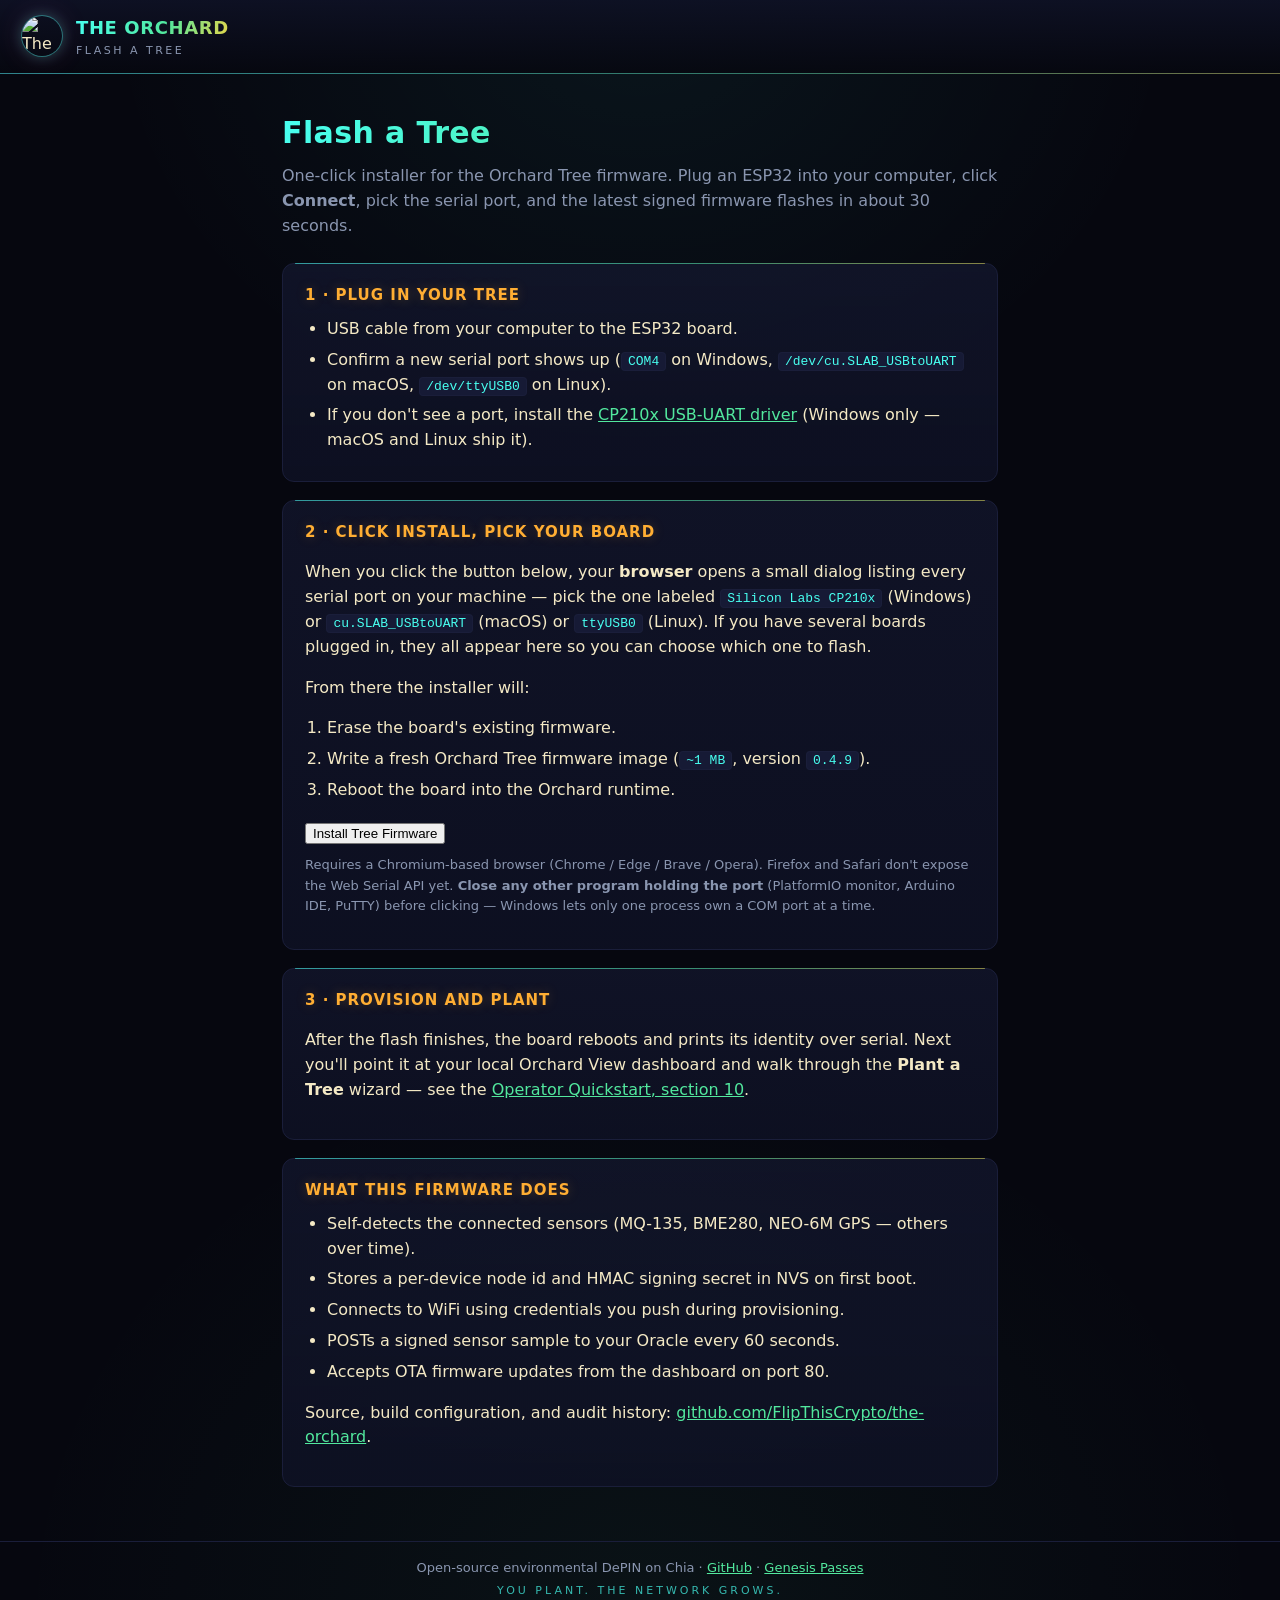
==== flasher/index.html @ 903cc3ed "flasher: serve v0.4.9 (claim + sensor-honesty firmware) Repoint manifest.json + the install-page cop" ====
<!doctype html>
<html lang="en">
<head>
  <meta charset="utf-8">
  <meta name="viewport" content="width=device-width, initial-scale=1">
  <title>Flash a Tree — The Orchard</title>

  <!-- esp-web-tools: ~80KB JS bundle that wraps esptool-js + a UI
       button. It calls navigator.serial (Web Serial API) to talk to
       an ESP32 directly from the browser. Chromium-based browsers
       only (Chrome / Edge / Brave / Opera). https://esphome.github.io/esp-web-tools/ -->
  <script
    type="module"
    src="https://unpkg.com/esp-web-tools@10/dist/web/install-button.js?module">
  </script>

  <style>
    :root {
      --bg:           #06070f;
      --bg-card:      #0e1124;
      --bg-card-2:    #161a35;
      --fg:           #f4e9c5;
      --fg-muted:     #8a96b0;
      --citrus:       #ffae33;
      --citrus-glow:  #ffd23a;
      --leaf:         #52e89e;
      --cyber:        #48fff0;
      --magenta:      #ff5fb2;
      --border:       #1a1e3a;
      --border-hot:   #2a3057;
      --holo: linear-gradient(110deg,
              #48fff0 0%, #52e89e 30%, #ffd23a 55%,
              #ff5fb2 80%, #48fff0 100%);
    }
    * { box-sizing: border-box; }
    html, body { margin: 0; padding: 0; }
    body {
      background: var(--bg);
      color: var(--fg);
      font-family: system-ui, -apple-system, "Segoe UI", Roboto, sans-serif;
      line-height: 1.55;
      min-height: 100vh;
      display: flex; flex-direction: column;
      background-image:
        radial-gradient(ellipse 60% 40% at 50% 0%,
                        rgba(72, 255, 240, 0.06), transparent 70%),
        radial-gradient(ellipse 70% 50% at 50% 100%,
                        rgba(82, 232, 158, 0.05), transparent 70%);
    }

    header {
      display: flex; align-items: center; gap: 14px;
      padding: 14px 22px;
      border-bottom: 1px solid var(--border);
      background: linear-gradient(180deg,
                                  rgba(14,17,36,0.95) 0%,
                                  rgba(6,7,15,0.85) 100%);
      position: relative;
    }
    header::after {
      content: ""; position: absolute; left: 0; right: 0; bottom: -1px;
      height: 1px; background: var(--holo); background-size: 200% 100%;
      opacity: 0.45; animation: holo-shift 14s linear infinite;
    }
    header img { width: 40px; height: 40px; border-radius: 50%;
      box-shadow: 0 0 0 1px rgba(72,255,240,0.35),
                  0 0 14px rgba(72,255,240,0.25),
                  0 0 28px rgba(255,95,178,0.18); }
    header .brand-mark {
      font-weight: 700; font-size: 18px; letter-spacing: 0.6px;
      background: var(--holo); background-size: 200% 100%;
      -webkit-background-clip: text; background-clip: text;
      color: transparent; animation: holo-shift 9s linear infinite;
    }
    header .brand-sub {
      color: var(--fg-muted); font-size: 11px;
      letter-spacing: 2.5px; text-transform: uppercase;
    }

    main {
      flex: 1; max-width: 760px; margin: 36px auto; padding: 0 22px;
      width: 100%;
    }
    h1 {
      margin: 0 0 8px 0; font-size: 30px; letter-spacing: 0.4px;
      background: var(--holo); background-size: 200% 100%;
      -webkit-background-clip: text; background-clip: text;
      color: transparent; animation: holo-shift 11s linear infinite;
    }
    .lede { color: var(--fg-muted); font-size: 16px; margin: 0 0 24px 0; }

    .card {
      background: linear-gradient(180deg,
                                  rgba(22,26,53,0.6) 0%,
                                  rgba(14,17,36,0.85) 100%);
      border: 1px solid var(--border); border-radius: 12px;
      padding: 20px 22px; margin: 18px 0; position: relative;
    }
    .card::before {
      content: ""; position: absolute; left: 12px; right: 12px;
      top: -1px; height: 1px; background: var(--holo);
      background-size: 200% 100%; opacity: 0.55; border-radius: 1px;
      animation: holo-shift 13s linear infinite;
    }
    .card h2 {
      margin: 0 0 10px 0; font-size: 15px;
      color: var(--citrus); letter-spacing: 1px; text-transform: uppercase;
      text-shadow: 0 0 12px rgba(255, 174, 51, 0.25);
    }
    .card ol, .card ul { padding-left: 22px; margin: 8px 0; }
    .card li { margin: 6px 0; }

    /* esp-web-tools renders a <button> inside its shadow root that we
       can style via the CSS part API. */
    esp-web-install-button {
      --esp-tools-button-color: #2a1300;
      --esp-tools-button-text-color: #2a1300;
      --esp-tools-button-border-radius: 6px;
    }
    esp-web-install-button::part(button) {
      background: linear-gradient(180deg, var(--citrus-glow) 0%, var(--citrus) 100%);
      color: #2a1300;
      border: 1px solid var(--citrus);
      font-weight: 700;
      letter-spacing: 0.4px;
      padding: 12px 24px;
      font-size: 16px;
      cursor: pointer;
      box-shadow: 0 0 0 1px rgba(255, 174, 51, 0.4),
                  0 0 18px rgba(255, 174, 51, 0.35);
      transition: box-shadow 0.15s ease, background 0.15s ease;
    }
    esp-web-install-button::part(button):hover {
      background: linear-gradient(180deg, #ffe072 0%, #ffbf52 100%);
      box-shadow: 0 0 0 1px rgba(255, 210, 58, 0.7),
                  0 0 26px rgba(255, 210, 58, 0.55);
    }

    .browser-note { color: var(--fg-muted); font-size: 13px; margin-top: 10px; }
    code, kbd {
      background: var(--bg-card-2);
      border: 1px solid var(--border);
      border-radius: 4px;
      padding: 1px 6px;
      font-family: ui-monospace, SFMono-Regular, Menlo, Consolas, monospace;
      font-size: 13px;
      color: var(--cyber);
    }
    a { color: var(--leaf); }
    a:hover { color: var(--cyber); }

    .unsupported {
      display: none; color: #ff7676;
      border: 1px dashed #ff7676; padding: 10px 12px; border-radius: 6px;
    }

    footer {
      padding: 16px 22px; color: var(--fg-muted); font-size: 13px;
      border-top: 1px solid var(--border); text-align: center;
    }
    footer .tagline {
      display: block; margin-top: 4px; font-size: 11px;
      letter-spacing: 3px; text-transform: uppercase;
      color: var(--cyber); opacity: 0.7;
    }

    @keyframes holo-shift {
      0%   { background-position:   0% 50%; }
      100% { background-position: 200% 50%; }
    }
    @media (max-width: 640px) {
      header { padding: 10px 14px; }
      .brand-sub { display: none; }
      main { padding: 0 14px; margin: 18px auto; }
      h1 { font-size: 24px; }
    }
  </style>
</head>
<body>
  <header>
    <img src="https://defiant-black-skink.myfilebase.com/ipfs/QmUWhqeByfKrVAa5Ev3MRymFmhMSoTMnzDwE3Gjd4Cvray"
         alt="The Orchard">
    <div>
      <div class="brand-mark">THE ORCHARD</div>
      <div class="brand-sub">Flash a Tree</div>
    </div>
  </header>

  <main>
    <h1>Flash a Tree</h1>
    <p class="lede">
      One-click installer for the Orchard Tree firmware. Plug an ESP32
      into your computer, click <b>Connect</b>, pick the serial port,
      and the latest signed firmware flashes in about 30 seconds.
    </p>

    <div class="card">
      <h2>1 · Plug in your Tree</h2>
      <ul>
        <li>USB cable from your computer to the ESP32 board.</li>
        <li>Confirm a new serial port shows up
            (<code>COM4</code> on Windows, <code>/dev/cu.SLAB_USBtoUART</code> on macOS,
            <code>/dev/ttyUSB0</code> on Linux).</li>
        <li>If you don't see a port, install the
            <a href="https://www.silabs.com/developer-tools/usb-to-uart-bridge-vcp-drivers"
               target="_blank" rel="noopener">CP210x USB-UART driver</a>
            (Windows only — macOS and Linux ship it).</li>
      </ul>
    </div>

    <div class="card">
      <h2>2 · Click Install, pick your board</h2>
      <p>When you click the button below, your <b>browser</b> opens a
         small dialog listing every serial port on your machine —
         pick the one labeled <code>Silicon Labs CP210x</code> (Windows)
         or <code>cu.SLAB_USBtoUART</code> (macOS) or
         <code>ttyUSB0</code> (Linux). If you have several boards
         plugged in, they all appear here so you can choose which one
         to flash.</p>
      <p>From there the installer will:</p>
      <ol>
        <li>Erase the board's existing firmware.</li>
        <li>Write a fresh Orchard Tree firmware image
            (<code>~1 MB</code>, version <code>0.4.9</code>).</li>
        <li>Reboot the board into the Orchard runtime.</li>
      </ol>
      <p style="margin: 18px 0 6px 0;">
        <esp-web-install-button manifest="./manifest.json">
          <button slot="activate">Install Tree Firmware</button>
          <span slot="unsupported" class="unsupported">
            Your browser doesn't support Web Serial. Open this page in
            <b>Chrome, Edge, Brave, or Opera</b> on a desktop computer.
          </span>
          <span slot="not-allowed" class="unsupported">
            Web Serial needs a secure context. Reload this page over
            <code>https://</code> or <code>http://localhost</code>.
          </span>
        </esp-web-install-button>
      </p>
      <p class="browser-note">
        Requires a Chromium-based browser (Chrome / Edge / Brave / Opera).
        Firefox and Safari don't expose the Web Serial API yet.
        <b>Close any other program holding the port</b> (PlatformIO
        monitor, Arduino IDE, PuTTY) before clicking — Windows lets
        only one process own a COM port at a time.
      </p>
    </div>

    <div class="card">
      <h2>3 · Provision and plant</h2>
      <p>After the flash finishes, the board reboots and prints its
         identity over serial. Next you'll point it at your local
         Orchard View dashboard and walk through the
         <b>Plant a Tree</b> wizard — see the
         <a href="https://github.com/FlipThisCrypto/the-orchard/blob/main/docs/OPERATOR_QUICKSTART.md#10-plant-your-tree"
            target="_blank" rel="noopener">Operator Quickstart, section 10</a>.</p>
    </div>

    <div class="card">
      <h2>What this firmware does</h2>
      <ul>
        <li>Self-detects the connected sensors (MQ-135, BME280, NEO-6M GPS — others over time).</li>
        <li>Stores a per-device node id and HMAC signing secret in NVS on first boot.</li>
        <li>Connects to WiFi using credentials you push during provisioning.</li>
        <li>POSTs a signed sensor sample to your Oracle every 60 seconds.</li>
        <li>Accepts OTA firmware updates from the dashboard on port 80.</li>
      </ul>
      <p>Source, build configuration, and audit history:
        <a href="https://github.com/FlipThisCrypto/the-orchard"
           target="_blank" rel="noopener">github.com/FlipThisCrypto/the-orchard</a>.</p>
    </div>
  </main>

  <footer>
    Open-source environmental DePIN on Chia ·
    <a href="https://github.com/FlipThisCrypto/the-orchard" target="_blank" rel="noopener">GitHub</a> ·
    <a href="https://mintgarden.io/collections/col1a56lp9zufakywlq4k5nntu3nd7k6jy2pe6ee23046ydlahmungqslvmj29"
       target="_blank" rel="noopener">Genesis Passes</a>
    <span class="tagline">You plant. The network grows.</span>
  </footer>
</body>
</html>
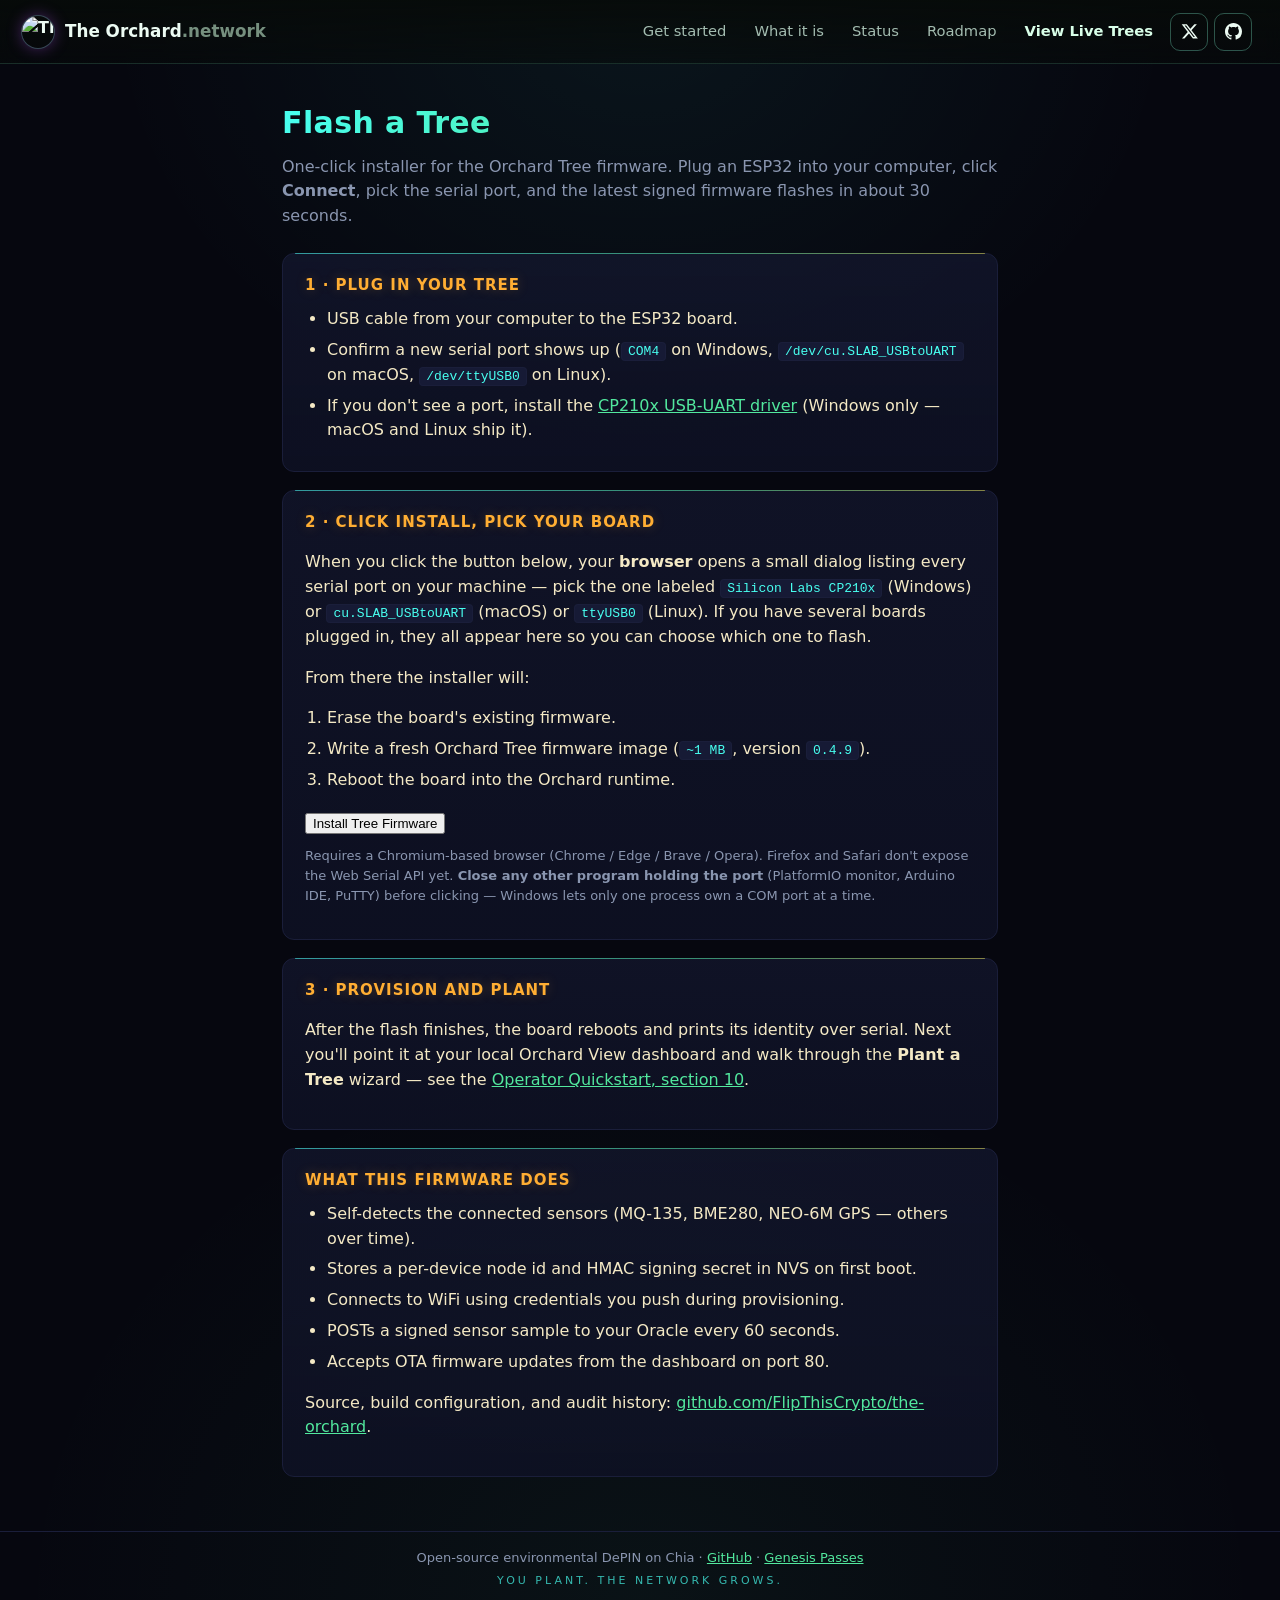
==== commit f5b5d8f6: "feat(ui): unified top nav across flasher, view, and claim pages Every public page now carries the sa" ====
--- a/flasher/index.html
+++ b/flasher/index.html
@@ -48,34 +48,30 @@
                         rgba(82, 232, 158, 0.05), transparent 70%);
     }
 
-    header {
-      display: flex; align-items: center; gap: 14px;
-      padding: 14px 22px;
-      border-bottom: 1px solid var(--border);
-      background: linear-gradient(180deg,
-                                  rgba(14,17,36,0.95) 0%,
-                                  rgba(6,7,15,0.85) 100%);
-      position: relative;
-    }
-    header::after {
-      content: ""; position: absolute; left: 0; right: 0; bottom: -1px;
-      height: 1px; background: var(--holo); background-size: 200% 100%;
-      opacity: 0.45; animation: holo-shift 14s linear infinite;
-    }
-    header img { width: 40px; height: 40px; border-radius: 50%;
-      box-shadow: 0 0 0 1px rgba(72,255,240,0.35),
-                  0 0 14px rgba(72,255,240,0.25),
-                  0 0 28px rgba(255,95,178,0.18); }
-    header .brand-mark {
-      font-weight: 700; font-size: 18px; letter-spacing: 0.6px;
-      background: var(--holo); background-size: 200% 100%;
-      -webkit-background-clip: text; background-clip: text;
-      color: transparent; animation: holo-shift 9s linear infinite;
-    }
-    header .brand-sub {
-      color: var(--fg-muted); font-size: 11px;
-      letter-spacing: 2.5px; text-transform: uppercase;
-    }
+    /* ===== Orchard shared top nav (identical across every page) ===== */
+    .on-nav{position:sticky;top:0;z-index:50;display:flex;align-items:center;justify-content:space-between;gap:14px;height:64px;padding:0 22px;background:linear-gradient(180deg,rgba(7,11,9,.92),rgba(7,11,9,.5));backdrop-filter:blur(10px);-webkit-backdrop-filter:blur(10px);border-bottom:1px solid rgba(120,230,200,.16);font-family:ui-sans-serif,system-ui,-apple-system,"Segoe UI",Roboto,sans-serif}
+    .on-nav a{text-decoration:none}
+    .on-brand{display:flex;align-items:center;gap:11px;font-weight:800;color:#ecfbf3;white-space:nowrap}
+    .on-brand img{width:32px;height:32px;border-radius:50%;display:block;box-shadow:0 0 0 1px rgba(120,230,200,.25),0 0 16px rgba(177,74,239,.4)}
+    .on-brand .on-name{font-size:1.05rem}
+    .on-brand .on-tld{color:#76907f;font-weight:600}
+    .on-links{display:flex;align-items:center;gap:6px}
+    .on-links a.on-lnk{color:#a3bcb0;font-size:.92rem;padding:8px 11px;border-radius:9px;white-space:nowrap}
+    .on-links a.on-lnk:hover{color:#ecfbf3;background:rgba(255,255,255,.05)}
+    .on-links a.on-trees{color:#d9ffe9;font-weight:700}
+    .on-icon{display:inline-flex;align-items:center;justify-content:center;width:38px;height:38px;border-radius:10px;border:1px solid rgba(120,230,200,.34);color:#ecfbf3}
+    .on-icon:hover{background:rgba(120,230,200,.1)}
+    .on-icon svg{width:17px;height:17px}
+    .on-nav [data-orchard-connect]{display:inline-flex;align-items:center;gap:7px}
+    .on-nav .orchard-connect-btn{cursor:pointer;font:inherit;font-weight:700;font-size:.9rem;letter-spacing:.2px;padding:9px 16px;border-radius:11px;border:1px solid transparent;color:#0a0a0a;background:linear-gradient(100deg,#b14aef,#4f7bff,#28d0d0,#46e08a,#f4d23c);background-size:180% auto;box-shadow:none}
+    .on-nav .orchard-connect-btn:hover{filter:brightness(1.08)}
+    .on-nav .orchard-connect-btn:disabled{opacity:.6;cursor:default}
+    .on-nav .orchard-disc{cursor:pointer;font:inherit;font-weight:600;font-size:.82rem;letter-spacing:normal;padding:7px 12px;border-radius:10px;color:#ecfbf3;background:transparent;border:1px solid rgba(120,230,200,.34);box-shadow:none}
+    .on-nav .orchard-disc:hover{background:rgba(120,230,200,.1)}
+    .on-nav .orchard-connected{font-size:.82rem;color:#a3bcb0}
+    .on-nav .orchard-connected code{color:#2bd4d4;background:rgba(0,0,0,.34);border:1px solid rgba(120,230,200,.16);border-radius:7px;padding:2px 7px;font-size:.78rem}
+    @media(max-width:820px){.on-links a.on-lnk:not(.on-trees){display:none}}
+    @media(max-width:520px){.on-icon{display:none}}
 
     main {
       flex: 1; max-width: 760px; margin: 36px auto; padding: 0 22px;
@@ -177,13 +173,22 @@
   </style>
 </head>
 <body>
-  <header>
-    <img src="https://defiant-black-skink.myfilebase.com/ipfs/QmUWhqeByfKrVAa5Ev3MRymFmhMSoTMnzDwE3Gjd4Cvray"
-         alt="The Orchard">
-    <div>
-      <div class="brand-mark">THE ORCHARD</div>
-      <div class="brand-sub">Flash a Tree</div>
-    </div>
+  <!-- ===== Orchard shared top nav ===== -->
+  <header class="on-nav">
+    <a class="on-brand" href="https://theorchard.network/" aria-label="The Orchard home">
+      <img src="https://theorchard.network/icon.jpg" alt="The Orchard Pass emblem">
+      <span class="on-name">The Orchard<span class="on-tld">.network</span></span>
+    </a>
+    <nav class="on-links">
+      <a class="on-lnk" href="https://theorchard.network/#start">Get started</a>
+      <a class="on-lnk" href="https://theorchard.network/#what">What it is</a>
+      <a class="on-lnk" href="https://theorchard.network/#state">Status</a>
+      <a class="on-lnk" href="https://theorchard.network/#roadmap">Roadmap</a>
+      <a class="on-lnk on-trees" href="https://orchard-view.pages.dev/">View Live Trees</a>
+      <a class="on-icon" href="https://x.com/FiendStudios" target="_blank" rel="noopener" aria-label="The Orchard on X"><svg viewBox="0 0 24 24" fill="currentColor" aria-hidden="true"><path d="M18.9 1.6h3.5l-7.6 8.7L23.8 22h-7l-5.5-7.2L4.9 22H1.4l8.1-9.3L1 1.6h7.2l5 6.6 5.7-6.6zm-1.2 18.3h1.9L7.1 3.6H5l12.7 16.3z"/></svg></a>
+      <a class="on-icon" href="https://github.com/FlipThisCrypto/the-orchard" target="_blank" rel="noopener" aria-label="The Orchard on GitHub"><svg viewBox="0 0 16 16" fill="currentColor" aria-hidden="true"><path d="M8 0C3.58 0 0 3.58 0 8c0 3.54 2.29 6.53 5.47 7.59.4.07.55-.17.55-.38 0-.19-.01-.82-.01-1.49-2.01.37-2.53-.49-2.69-.94-.09-.23-.48-.94-.82-1.13-.28-.15-.68-.52-.01-.53.63-.01 1.08.58 1.23.82.72 1.21 1.87.87 2.33.66.07-.52.28-.87.51-1.07-1.78-.2-3.64-.89-3.64-3.95 0-.87.31-1.59.82-2.15-.08-.2-.36-1.02.08-2.12 0 0 .67-.21 2.2.82.64-.18 1.32-.27 2-.27.68 0 1.36.09 2 .27 1.53-1.04 2.2-.82 2.2-.82.44 1.1.16 1.92.08 2.12.51.56.82 1.27.82 2.15 0 3.07-1.87 3.75-3.65 3.95.29.25.54.73.54 1.48 0 1.07-.01 1.93-.01 2.2 0 .21.15.46.55.38A8.01 8.01 0 0016 8c0-4.42-3.58-8-8-8z"/></svg></a>
+      <span data-orchard-connect></span>
+    </nav>
   </header>
 
   <main>
@@ -278,5 +283,11 @@
        target="_blank" rel="noopener">Genesis Passes</a>
     <span class="tagline">You plant. The network grows.</span>
   </footer>
+
+  <!-- Shared Orchard wallet widget — connect once, connected across every
+       Orchard page. Renders into [data-orchard-connect]. (Full SSO needs an
+       *.theorchard.network origin; on the bare *.pages.dev URL the button
+       shows but Connect needs the custom domain.) -->
+  <script src="https://oracle.theorchard.network/connect.js"></script>
 </body>
 </html>
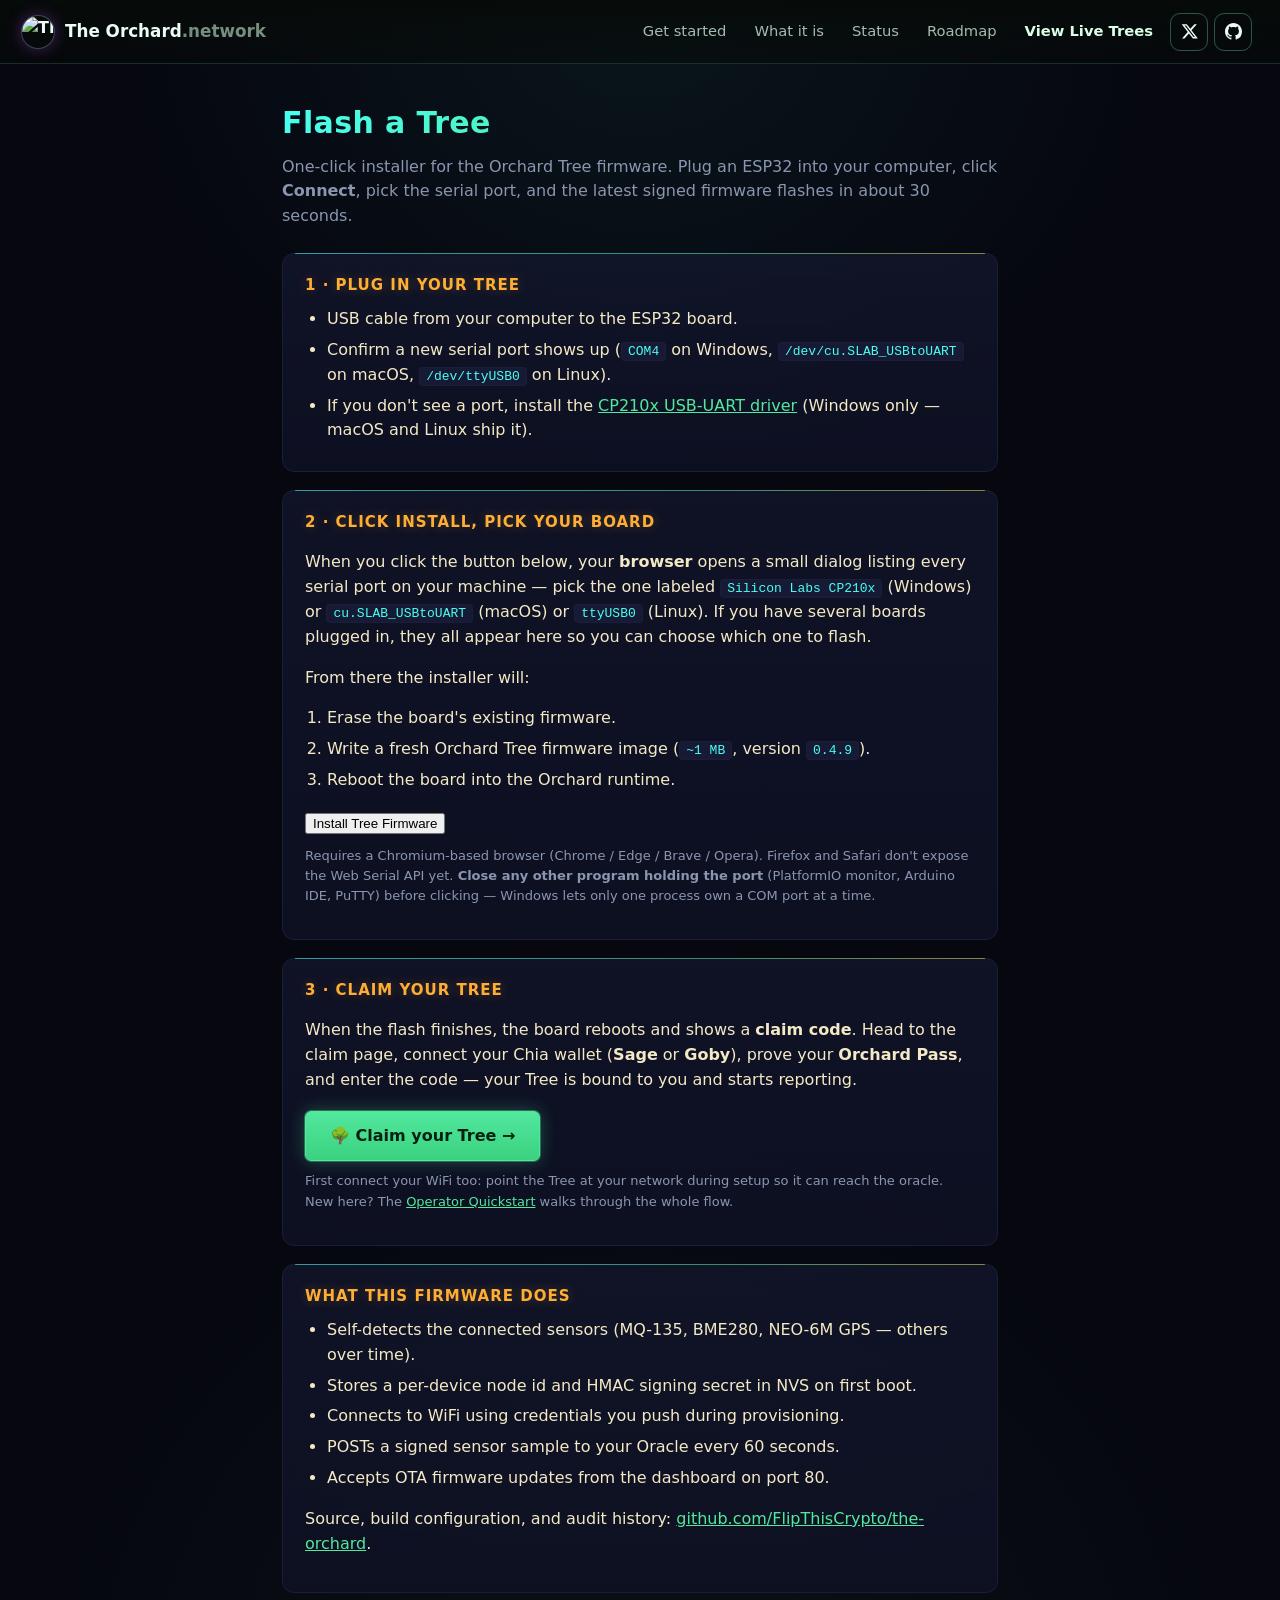
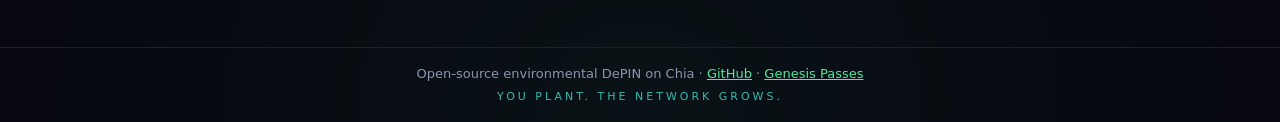
==== commit f74e5180: "feat(flasher): add 'Claim your Tree' CTA + refresh step-3 copy Step 3 still pointed at the old local" ====
--- a/flasher/index.html
+++ b/flasher/index.html
@@ -3,6 +3,14 @@
 <head>
   <meta charset="utf-8">
   <meta name="viewport" content="width=device-width, initial-scale=1">
+  <script>
+    // flash.theorchard.network is the canonical home. Wallet Connect (oracle
+    // CORS + the shared .theorchard.network session cookie) only works on an
+    // *.theorchard.network origin, never the bare *.pages.dev URL — so forward
+    // visitors who land on pages.dev to the real domain.
+    if (location.hostname === "orchard-flasher.pages.dev")
+      location.replace("https://flash.theorchard.network" + location.pathname + location.search + location.hash);
+  </script>
   <title>Flash a Tree — The Orchard</title>
 
   <!-- esp-web-tools: ~80KB JS bundle that wraps esptool-js + a UI
@@ -132,6 +140,23 @@
                   0 0 26px rgba(255, 210, 58, 0.55);
     }
 
+    /* "Claim your Tree" CTA — leaf-green so it reads as the next step after
+       the orange Install button. */
+    .claim-cta {
+      display: inline-block; font-weight: 700; font-size: 16px;
+      padding: 12px 24px; border-radius: 6px; text-decoration: none;
+      color: #04220f; border: 1px solid var(--leaf);
+      background: linear-gradient(180deg, var(--leaf) 0%, #3ad17f 100%);
+      box-shadow: 0 0 0 1px rgba(82, 232, 158, 0.35),
+                  0 0 18px rgba(82, 232, 158, 0.30);
+      transition: filter 0.15s ease, box-shadow 0.15s ease;
+    }
+    .claim-cta:hover {
+      filter: brightness(1.08); color: #04220f;
+      box-shadow: 0 0 0 1px rgba(82, 232, 158, 0.6),
+                  0 0 26px rgba(82, 232, 158, 0.5);
+    }
+
     .browser-note { color: var(--fg-muted); font-size: 13px; margin-top: 10px; }
     code, kbd {
       background: var(--bg-card-2);
@@ -184,7 +209,7 @@
       <a class="on-lnk" href="https://theorchard.network/#what">What it is</a>
       <a class="on-lnk" href="https://theorchard.network/#state">Status</a>
       <a class="on-lnk" href="https://theorchard.network/#roadmap">Roadmap</a>
-      <a class="on-lnk on-trees" href="https://orchard-view.pages.dev/">View Live Trees</a>
+      <a class="on-lnk on-trees" href="https://view.theorchard.network/">View Live Trees</a>
       <a class="on-icon" href="https://x.com/FiendStudios" target="_blank" rel="noopener" aria-label="The Orchard on X"><svg viewBox="0 0 24 24" fill="currentColor" aria-hidden="true"><path d="M18.9 1.6h3.5l-7.6 8.7L23.8 22h-7l-5.5-7.2L4.9 22H1.4l8.1-9.3L1 1.6h7.2l5 6.6 5.7-6.6zm-1.2 18.3h1.9L7.1 3.6H5l12.7 16.3z"/></svg></a>
       <a class="on-icon" href="https://github.com/FlipThisCrypto/the-orchard" target="_blank" rel="noopener" aria-label="The Orchard on GitHub"><svg viewBox="0 0 16 16" fill="currentColor" aria-hidden="true"><path d="M8 0C3.58 0 0 3.58 0 8c0 3.54 2.29 6.53 5.47 7.59.4.07.55-.17.55-.38 0-.19-.01-.82-.01-1.49-2.01.37-2.53-.49-2.69-.94-.09-.23-.48-.94-.82-1.13-.28-.15-.68-.52-.01-.53.63-.01 1.08.58 1.23.82.72 1.21 1.87.87 2.33.66.07-.52.28-.87.51-1.07-1.78-.2-3.64-.89-3.64-3.95 0-.87.31-1.59.82-2.15-.08-.2-.36-1.02.08-2.12 0 0 .67-.21 2.2.82.64-.18 1.32-.27 2-.27.68 0 1.36.09 2 .27 1.53-1.04 2.2-.82 2.2-.82.44 1.1.16 1.92.08 2.12.51.56.82 1.27.82 2.15 0 3.07-1.87 3.75-3.65 3.95.29.25.54.73.54 1.48 0 1.07-.01 1.93-.01 2.2 0 .21.15.46.55.38A8.01 8.01 0 0016 8c0-4.42-3.58-8-8-8z"/></svg></a>
       <span data-orchard-connect></span>
@@ -252,13 +277,21 @@
     </div>
 
     <div class="card">
-      <h2>3 · Provision and plant</h2>
-      <p>After the flash finishes, the board reboots and prints its
-         identity over serial. Next you'll point it at your local
-         Orchard View dashboard and walk through the
-         <b>Plant a Tree</b> wizard — see the
-         <a href="https://github.com/FlipThisCrypto/the-orchard/blob/main/docs/OPERATOR_QUICKSTART.md#10-plant-your-tree"
-            target="_blank" rel="noopener">Operator Quickstart, section 10</a>.</p>
+      <h2>3 · Claim your Tree</h2>
+      <p>When the flash finishes, the board reboots and shows a
+         <b>claim code</b>. Head to the claim page, connect your Chia wallet
+         (<b>Sage</b> or <b>Goby</b>), prove your <b>Orchard Pass</b>, and
+         enter the code — your Tree is bound to you and starts reporting.</p>
+      <p style="margin: 18px 0 6px 0;">
+        <a class="claim-cta" href="https://oracle.theorchard.network/claim">🌳 Claim your Tree →</a>
+      </p>
+      <p class="browser-note">
+        First connect your WiFi too: point the Tree at your network during
+        setup so it can reach the oracle. New here? The
+        <a href="https://github.com/FlipThisCrypto/the-orchard/blob/main/docs/OPERATOR_QUICKSTART.md"
+           target="_blank" rel="noopener">Operator Quickstart</a> walks through
+        the whole flow.
+      </p>
     </div>
 
     <div class="card">
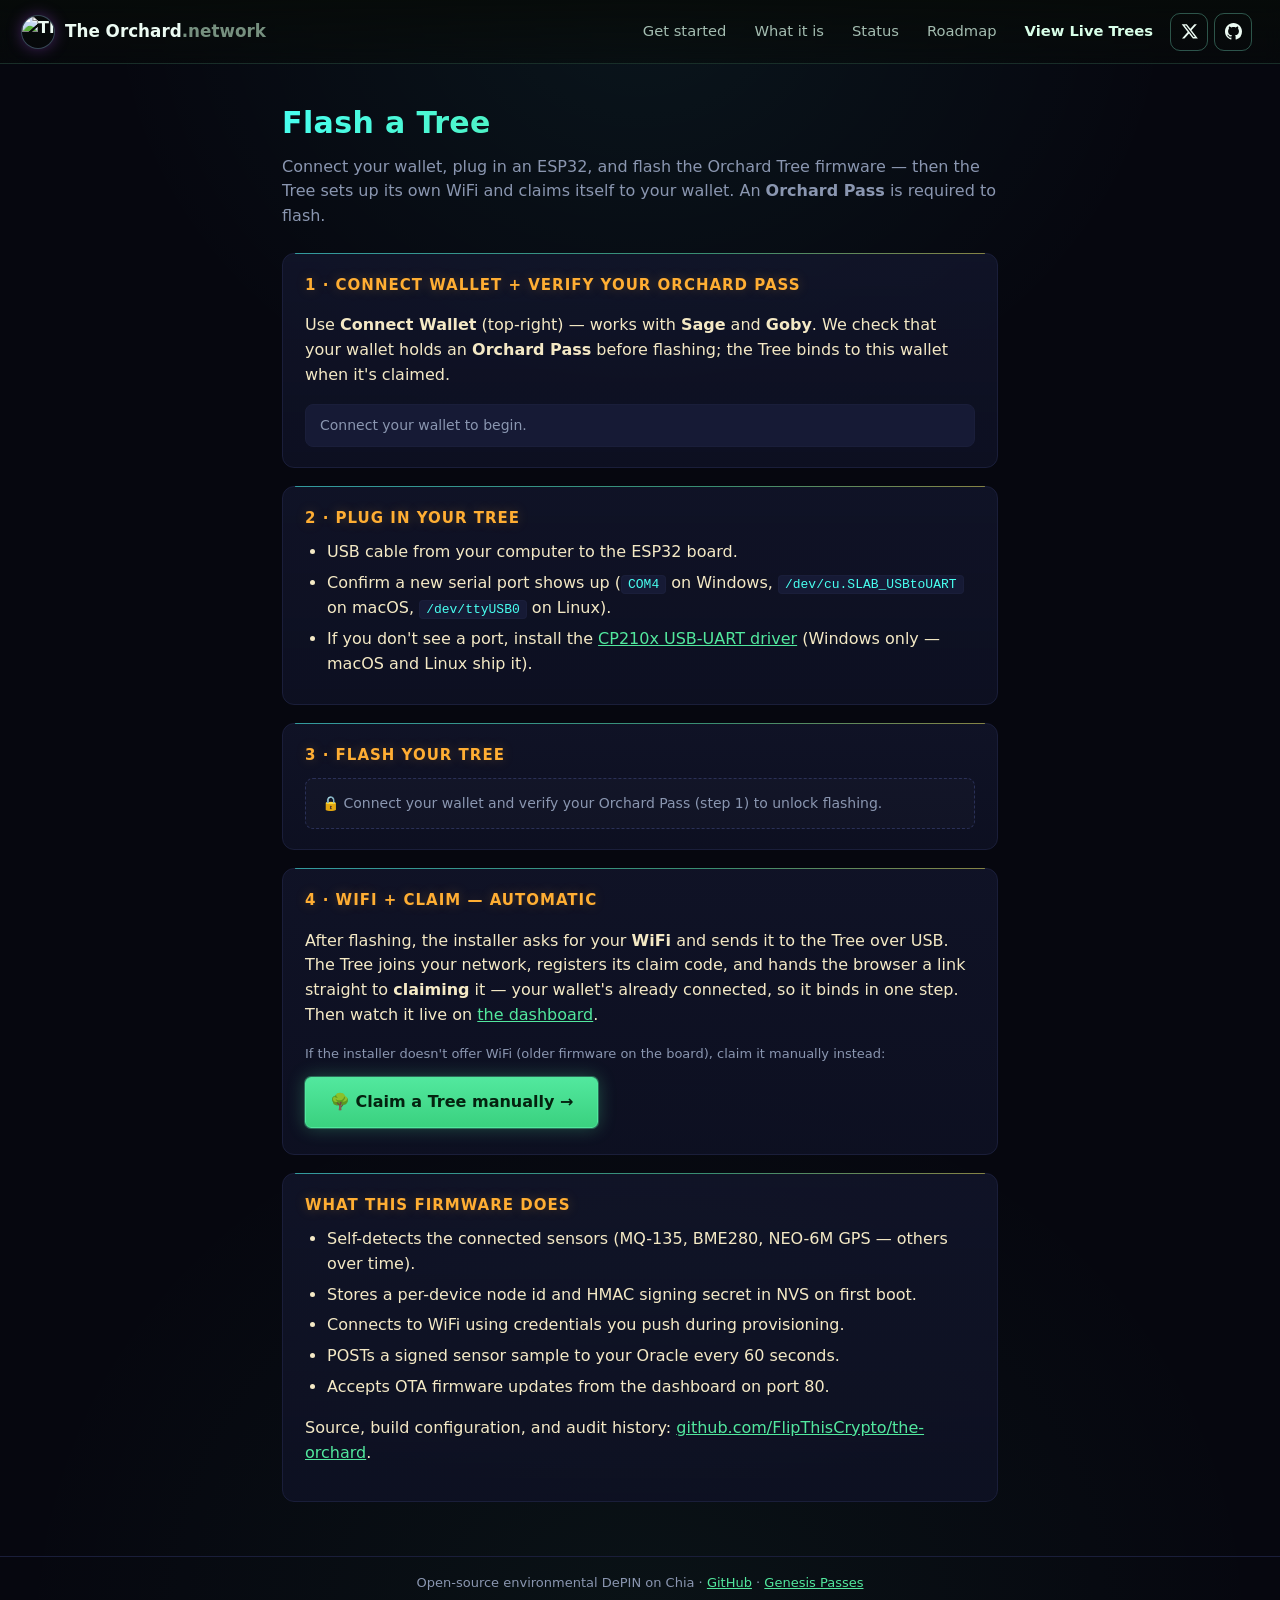
==== commit 5de60fdf: "feat(flasher): wallet + Orchard Pass gate before flashing Restructure the flasher into the gated flo" ====
--- a/flasher/index.html
+++ b/flasher/index.html
@@ -157,6 +157,19 @@
                   0 0 26px rgba(82, 232, 158, 0.5);
     }
 
+    /* Pass-gate states (set by the inline flasher script). */
+    .pass-status { font-size: 14px; padding: 10px 14px; border-radius: 8px;
+      border: 1px solid var(--border); background: var(--bg-card-2); margin-top: 4px; }
+    .pass-status.dim { color: var(--fg-muted); }
+    .pass-status.ok  { color: var(--leaf); border-color: rgba(82,232,158,.4);
+      background: rgba(82,232,158,.08); }
+    .pass-status.bad { color: #ff9f6a; border-color: rgba(255,140,80,.4);
+      background: rgba(255,140,80,.08); }
+    .pass-status a { color: var(--cyber); }
+    .flash-lock { font-size: 14px; color: var(--fg-muted); padding: 14px 16px;
+      border: 1px dashed var(--border-hot); border-radius: 8px;
+      background: rgba(255,255,255,.02); }
+
     .browser-note { color: var(--fg-muted); font-size: 13px; margin-top: 10px; }
     code, kbd {
       background: var(--bg-card-2);
@@ -219,13 +232,21 @@
   <main>
     <h1>Flash a Tree</h1>
     <p class="lede">
-      One-click installer for the Orchard Tree firmware. Plug an ESP32
-      into your computer, click <b>Connect</b>, pick the serial port,
-      and the latest signed firmware flashes in about 30 seconds.
+      Connect your wallet, plug in an ESP32, and flash the Orchard Tree
+      firmware — then the Tree sets up its own WiFi and claims itself to your
+      wallet. An <b>Orchard Pass</b> is required to flash.
     </p>
 
     <div class="card">
-      <h2>1 · Plug in your Tree</h2>
+      <h2>1 · Connect wallet + verify your Orchard Pass</h2>
+      <p>Use <b>Connect Wallet</b> (top-right) — works with <b>Sage</b> and
+         <b>Goby</b>. We check that your wallet holds an <b>Orchard Pass</b>
+         before flashing; the Tree binds to this wallet when it's claimed.</p>
+      <div id="pass-status" class="pass-status dim">Connect your wallet to begin.</div>
+    </div>
+
+    <div class="card">
+      <h2>2 · Plug in your Tree</h2>
       <ul>
         <li>USB cable from your computer to the ESP32 board.</li>
         <li>Confirm a new serial port shows up
@@ -239,58 +260,52 @@
     </div>
 
     <div class="card">
-      <h2>2 · Click Install, pick your board</h2>
-      <p>When you click the button below, your <b>browser</b> opens a
-         small dialog listing every serial port on your machine —
-         pick the one labeled <code>Silicon Labs CP210x</code> (Windows)
-         or <code>cu.SLAB_USBtoUART</code> (macOS) or
-         <code>ttyUSB0</code> (Linux). If you have several boards
-         plugged in, they all appear here so you can choose which one
-         to flash.</p>
-      <p>From there the installer will:</p>
-      <ol>
-        <li>Erase the board's existing firmware.</li>
-        <li>Write a fresh Orchard Tree firmware image
-            (<code>~1 MB</code>, version <code>0.4.9</code>).</li>
-        <li>Reboot the board into the Orchard runtime.</li>
-      </ol>
-      <p style="margin: 18px 0 6px 0;">
-        <esp-web-install-button manifest="./manifest.json">
-          <button slot="activate">Install Tree Firmware</button>
-          <span slot="unsupported" class="unsupported">
-            Your browser doesn't support Web Serial. Open this page in
-            <b>Chrome, Edge, Brave, or Opera</b> on a desktop computer.
-          </span>
-          <span slot="not-allowed" class="unsupported">
-            Web Serial needs a secure context. Reload this page over
-            <code>https://</code> or <code>http://localhost</code>.
-          </span>
-        </esp-web-install-button>
-      </p>
-      <p class="browser-note">
-        Requires a Chromium-based browser (Chrome / Edge / Brave / Opera).
-        Firefox and Safari don't expose the Web Serial API yet.
-        <b>Close any other program holding the port</b> (PlatformIO
-        monitor, Arduino IDE, PuTTY) before clicking — Windows lets
-        only one process own a COM port at a time.
-      </p>
+      <h2>3 · Flash your Tree</h2>
+
+      <!-- Locked until the wallet holds an Orchard Pass (set by flasher.js). -->
+      <div id="flash-lock" class="flash-lock">
+        🔒 Connect your wallet and verify your Orchard Pass (step&nbsp;1) to unlock flashing.
+      </div>
+
+      <div id="flash-area" hidden>
+        <p>Click <b>Install</b> below, then pick your board from the serial-port
+           dialog — <code>Silicon Labs CP210x</code> (Windows),
+           <code>cu.SLAB_USBtoUART</code> (macOS), or <code>ttyUSB0</code> (Linux).
+           The installer erases the board, writes the latest signed Orchard
+           firmware (~1&nbsp;MB), and reboots it.</p>
+        <p style="margin: 18px 0 6px 0;">
+          <esp-web-install-button manifest="./manifest.json">
+            <button slot="activate">Install Tree Firmware</button>
+            <span slot="unsupported" class="unsupported">
+              Your browser doesn't support Web Serial. Open this page in
+              <b>Chrome, Edge, Brave, or Opera</b> on a desktop computer.
+            </span>
+            <span slot="not-allowed" class="unsupported">
+              Web Serial needs a secure context. Reload this page over
+              <code>https://</code> or <code>http://localhost</code>.
+            </span>
+          </esp-web-install-button>
+        </p>
+        <p class="browser-note">
+          Requires a Chromium-based browser (Chrome / Edge / Brave / Opera).
+          <b>Close any other program holding the port</b> (PlatformIO monitor,
+          Arduino IDE, PuTTY) before clicking — only one process can own a COM
+          port at a time.
+        </p>
+      </div>
     </div>
 
     <div class="card">
-      <h2>3 · Claim your Tree</h2>
-      <p>When the flash finishes, the board reboots and shows a
-         <b>claim code</b>. Head to the claim page, connect your Chia wallet
-         (<b>Sage</b> or <b>Goby</b>), prove your <b>Orchard Pass</b>, and
-         enter the code — your Tree is bound to you and starts reporting.</p>
-      <p style="margin: 18px 0 6px 0;">
-        <a class="claim-cta" href="https://oracle.theorchard.network/claim">🌳 Claim your Tree →</a>
-      </p>
-      <p class="browser-note">
-        First connect your WiFi too: point the Tree at your network during
-        setup so it can reach the oracle. New here? The
-        <a href="https://github.com/FlipThisCrypto/the-orchard/blob/main/docs/OPERATOR_QUICKSTART.md"
-           target="_blank" rel="noopener">Operator Quickstart</a> walks through
-        the whole flow.
+      <h2>4 · WiFi + claim — automatic</h2>
+      <p>After flashing, the installer asks for your <b>WiFi</b> and sends it to
+         the Tree over USB. The Tree joins your network, registers its claim
+         code, and hands the browser a link straight to <b>claiming</b> it —
+         your wallet's already connected, so it binds in one step. Then watch it
+         live on <a href="https://view.theorchard.network/">the dashboard</a>.</p>
+      <p class="browser-note">If the installer doesn't offer WiFi (older
+        firmware on the board), claim it manually instead:</p>
+      <p style="margin: 10px 0 6px 0;">
+        <a class="claim-cta" href="https://oracle.theorchard.network/claim">🌳 Claim a Tree manually →</a>
       </p>
     </div>
 
@@ -322,5 +337,75 @@
        *.theorchard.network origin; on the bare *.pages.dev URL the button
        shows but Connect needs the custom domain.) -->
   <script src="https://oracle.theorchard.network/connect.js"></script>
+
+  <script>
+    // Pass gate — flashing stays locked until the connected wallet holds an
+    // Orchard Pass. connect.js (above) exposes window.OrchardConnect; we react
+    // to connect/disconnect and check the oracle's public /claim/pass endpoint.
+    (function () {
+      var ORACLE = "https://oracle.theorchard.network";
+      var el = function (id) { return document.getElementById(id); };
+      function lock(msg) {
+        var f = el("flash-area"), l = el("flash-lock");
+        if (f) f.hidden = true;
+        if (l) { l.hidden = false; if (msg) l.innerHTML = msg; }
+      }
+      function unlock() {
+        var f = el("flash-area"), l = el("flash-lock");
+        if (f) f.hidden = false;
+        if (l) l.hidden = true;
+      }
+      function setStatus(cls, html) {
+        var s = el("pass-status");
+        if (s) { s.className = "pass-status " + cls; s.innerHTML = html; }
+      }
+      var checking = 0;
+      async function checkPass() {
+        var OC = window.OrchardConnect;
+        var sess = OC && OC.getSession && OC.getSession();
+        if (!sess) {
+          setStatus("dim", "Connect your wallet to begin.");
+          lock("🔒 Connect your wallet and verify your Orchard Pass (step&nbsp;1) to unlock flashing.");
+          return;
+        }
+        var myTurn = ++checking;
+        setStatus("dim", "Checking your Orchard Pass…");
+        lock("🔒 Verifying your Orchard Pass…");
+        try {
+          var r = await fetch(ORACLE + "/claim/pass/" + encodeURIComponent(sess.address));
+          if (myTurn !== checking) return;                 // superseded by a newer check
+          var j = await r.json().catch(function () { return {}; });
+          if (r.ok && j.has_pass) {
+            setStatus("ok", "✓ Orchard Pass verified" +
+              (j.edition_number ? " — edition " + j.edition_number : "") +
+              ". You're cleared to flash.");
+            unlock();
+          } else if (r.ok) {
+            setStatus("bad", "No Orchard Pass in this wallet. " +
+              "<a href='" + (j.buy_url || "https://mintgarden.io") +
+              "' target='_blank' rel='noopener'>Get a Genesis Pass on MintGarden →</a> then reconnect.");
+            lock("🔒 An Orchard Pass is required to flash and claim a Tree.");
+          } else {
+            throw new Error("HTTP " + r.status);
+          }
+        } catch (e) {
+          if (myTurn !== checking) return;
+          // Endpoint missing/unreachable (e.g. the oracle is mid-redeploy and
+          // doesn't serve /claim/pass yet) — fail OPEN so the flasher isn't
+          // bricked, but be explicit a Pass is still required to claim.
+          setStatus("dim", "⚠️ Couldn't verify your Orchard Pass (the oracle may be " +
+            "updating). Flashing is open for now — a Pass is still required to claim the Tree.");
+          unlock();
+        }
+      }
+      function start() {
+        var OC = window.OrchardConnect;
+        if (OC && OC.onChange) OC.onChange(checkPass);
+        checkPass();
+      }
+      if (window.OrchardConnect) start();
+      else window.addEventListener("load", start);
+    })();
+  </script>
 </body>
 </html>
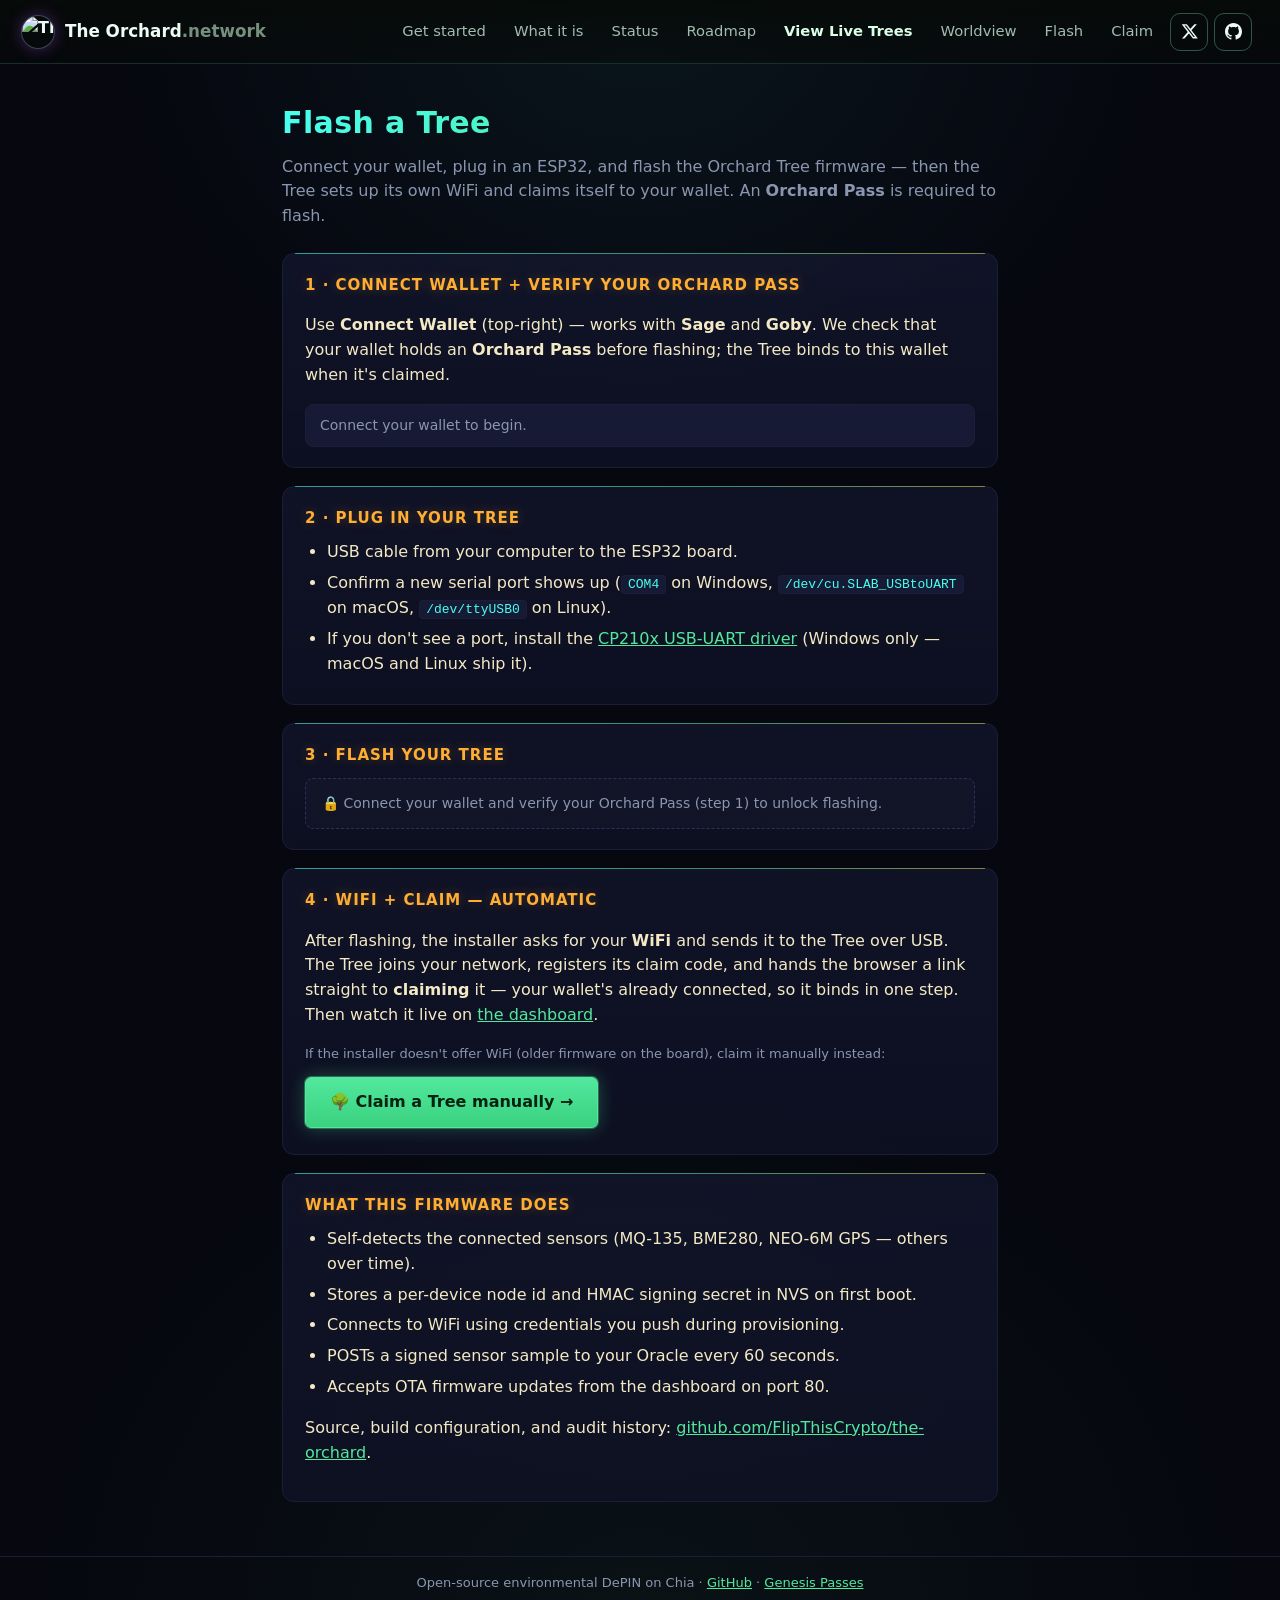
==== commit 44602c11: "nav: link Worldview, Flash, and Claim from the shared top nav Every page's shared .on-nav listed onl" ====
--- a/flasher/index.html
+++ b/flasher/index.html
@@ -223,6 +223,9 @@
       <a class="on-lnk" href="https://theorchard.network/#state">Status</a>
       <a class="on-lnk" href="https://theorchard.network/#roadmap">Roadmap</a>
       <a class="on-lnk on-trees" href="https://view.theorchard.network/">View Live Trees</a>
+      <a class="on-lnk" href="https://worldview.theorchard.network/">Worldview</a>
+      <a class="on-lnk" href="https://flash.theorchard.network/">Flash</a>
+      <a class="on-lnk" href="https://oracle.theorchard.network/claim">Claim</a>
       <a class="on-icon" href="https://x.com/FiendStudios" target="_blank" rel="noopener" aria-label="The Orchard on X"><svg viewBox="0 0 24 24" fill="currentColor" aria-hidden="true"><path d="M18.9 1.6h3.5l-7.6 8.7L23.8 22h-7l-5.5-7.2L4.9 22H1.4l8.1-9.3L1 1.6h7.2l5 6.6 5.7-6.6zm-1.2 18.3h1.9L7.1 3.6H5l12.7 16.3z"/></svg></a>
       <a class="on-icon" href="https://github.com/FlipThisCrypto/the-orchard" target="_blank" rel="noopener" aria-label="The Orchard on GitHub"><svg viewBox="0 0 16 16" fill="currentColor" aria-hidden="true"><path d="M8 0C3.58 0 0 3.58 0 8c0 3.54 2.29 6.53 5.47 7.59.4.07.55-.17.55-.38 0-.19-.01-.82-.01-1.49-2.01.37-2.53-.49-2.69-.94-.09-.23-.48-.94-.82-1.13-.28-.15-.68-.52-.01-.53.63-.01 1.08.58 1.23.82.72 1.21 1.87.87 2.33.66.07-.52.28-.87.51-1.07-1.78-.2-3.64-.89-3.64-3.95 0-.87.31-1.59.82-2.15-.08-.2-.36-1.02.08-2.12 0 0 .67-.21 2.2.82.64-.18 1.32-.27 2-.27.68 0 1.36.09 2 .27 1.53-1.04 2.2-.82 2.2-.82.44 1.1.16 1.92.08 2.12.51.56.82 1.27.82 2.15 0 3.07-1.87 3.75-3.65 3.95.29.25.54.73.54 1.48 0 1.07-.01 1.93-.01 2.2 0 .21.15.46.55.38A8.01 8.01 0 0016 8c0-4.42-3.58-8-8-8z"/></svg></a>
       <span data-orchard-connect></span>
